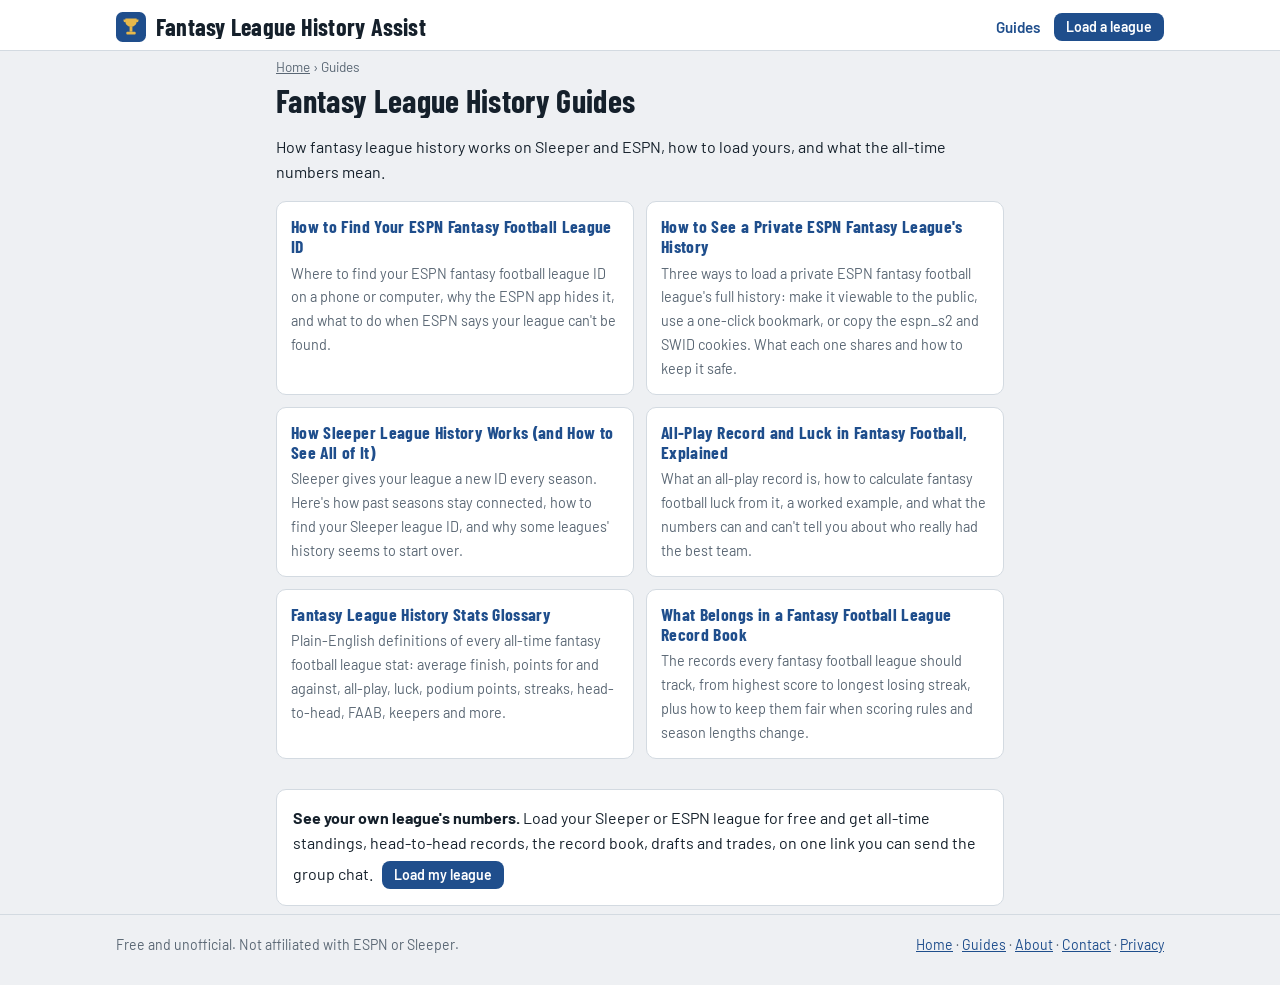
==== guides/index.html @ ae8f1166 "0.1.0" ====
<!DOCTYPE html>
<html lang="en">
<head>
<meta charset="utf-8">
<meta name="viewport" content="width=device-width, initial-scale=1">
<title>Fantasy League History Guides · Fantasy League History Assist</title>
<meta name="description" content="Guides to loading your Sleeper or ESPN fantasy football league's history and understanding all-time stats like average finish, all-play record and luck.">
<link rel="canonical" href="https://fantasyleaguehistoryassist.com/guides/">
<meta name="theme-color" content="#15202B">
<meta property="og:type" content="website">
<meta property="og:url" content="https://fantasyleaguehistoryassist.com/guides/">
<meta property="og:title" content="Fantasy League History Guides">
<meta property="og:description" content="Guides to loading your Sleeper or ESPN fantasy football league's history and understanding all-time stats like average finish, all-play record and luck.">
<meta property="og:site_name" content="Fantasy League History Assist">
<meta property="og:image" content="https://fantasyleaguehistoryassist.com/icons/og-image.png">
<meta name="twitter:card" content="summary_large_image">
<link rel="icon" type="image/svg+xml" href="../icons/logo.svg">
<link rel="preconnect" href="https://fonts.googleapis.com">
<link rel="preconnect" href="https://fonts.gstatic.com" crossorigin>
<link href="https://fonts.googleapis.com/css2?family=Barlow+Condensed:wght@600;700&family=Barlow:wght@400;500;600&display=swap" rel="stylesheet">
<link rel="stylesheet" href="../app.css">
<script type="application/ld+json">{"@context": "https://schema.org", "@type": "BreadcrumbList", "itemListElement": [{"@type": "ListItem", "position": 1, "name": "Home", "item": "https://fantasyleaguehistoryassist.com/"}, {"@type": "ListItem", "position": 2, "name": "Guides", "item": "https://fantasyleaguehistoryassist.com/guides/"}]}</script>
</head>
<body>
<header><div class="wrap"><div class="titlebar">
  <a class="brandmark" href=".././" aria-label="Fantasy League History Assist home">
    <svg width="30" height="30" viewBox="0 0 32 32" aria-hidden="true"><rect width="32" height="32" rx="7" fill="#1F4E8C"/><path d="M10 7h12v3a6 6 0 0 1-12 0z M8 8h2v3a2 2 0 0 1-2-2zM24 8h-2v3a2 2 0 0 0 2-2z" fill="#E7B84B"/><rect x="14.5" y="16" width="3" height="5" fill="#E7B84B"/><rect x="11" y="21" width="10" height="3" rx="1" fill="#E7B84B"/></svg>
    <span class="h1">Fantasy League History Assist</span></a>
  <nav class="sitenav" aria-label="Site"><a href="../guides/">Guides</a><a class="btn small" href=".././">Load a league</a></nav>
</div></div></header>
<main class="wrap doc">
<nav class="crumbs" aria-label="Breadcrumb"><a href=".././">Home</a> › <span>Guides</span></nav>
<h1 class="doc-title">Fantasy League History Guides</h1>

<p>How fantasy league history works on Sleeper and ESPN, how to load yours, and what the all-time numbers mean.</p>
<div class="gcards"><a class="gcard" href="../guides/find-espn-league-id.html"><b>How to Find Your ESPN Fantasy Football League ID</b><span>Where to find your ESPN fantasy football league ID on a phone or computer, why the ESPN app hides it, and what to do when ESPN says your league can't be found.</span></a><a class="gcard" href="../guides/private-espn-league.html"><b>How to See a Private ESPN Fantasy League's History</b><span>Three ways to load a private ESPN fantasy football league's full history: make it viewable to the public, use a one-click bookmark, or copy the espn_s2 and SWID cookies. What each one shares and how to keep it safe.</span></a><a class="gcard" href="../guides/sleeper-league-history.html"><b>How Sleeper League History Works (and How to See All of It)</b><span>Sleeper gives your league a new ID every season. Here's how past seasons stay connected, how to find your Sleeper league ID, and why some leagues' history seems to start over.</span></a><a class="gcard" href="../guides/all-play-record-luck.html"><b>All-Play Record and Luck in Fantasy Football, Explained</b><span>What an all-play record is, how to calculate fantasy football luck from it, a worked example, and what the numbers can and can't tell you about who really had the best team.</span></a><a class="gcard" href="../guides/fantasy-league-stats-glossary.html"><b>Fantasy League History Stats Glossary</b><span>Plain-English definitions of every all-time fantasy football league stat: average finish, points for and against, all-play, luck, podium points, streaks, head-to-head, FAAB, keepers and more.</span></a><a class="gcard" href="../guides/fantasy-league-record-book.html"><b>What Belongs in a Fantasy Football League Record Book</b><span>The records every fantasy football league should track, from highest score to longest losing streak, plus how to keep them fair when scoring rules and season lengths change.</span></a></div>
<div class="cta panel pad"><b>See your own league's numbers.</b> Load your Sleeper or ESPN league for free and get all-time standings, head-to-head records, the record book, drafts and trades, on one link you can send the group chat. <a class="btn small" href=".././">Load my league</a></div>
</main>
<footer><div class="wrap"><span>Free and unofficial. Not affiliated with ESPN or Sleeper.</span><span><a href=".././">Home</a> · <a href="../guides/">Guides</a> · <a href="../about.html">About</a> · <a href="../contact.html">Contact</a> · <a href="../privacy.html">Privacy</a></span></div></footer>
<script src="../config.js"></script>
<script src="../ads.js"></script>
</body>
</html>
---- app.css ----
:root{
  --bg:#EEF0F3; --surface:#FFFFFF; --surface2:#F5F7F9; --ink:#15202B; --muted:#5A6774; --line:#D3DAE1;
  --brand:#1F4E8C; --brand-ink:#FFFFFF;
  --gold:#9A6B00; --gold-bg:#FBF1D9; --win:#1D7048; --loss:#B42318;
  --win-bg:rgba(29,112,72,.16); --loss-bg:rgba(180,35,24,.14);
  --cond:"Barlow Condensed","Arial Narrow","Roboto Condensed",sans-serif;
  --body:"Barlow","Segoe UI",Roboto,Helvetica,Arial,sans-serif;
  color-scheme:light;
}
@media (prefers-color-scheme: dark){
  :root:not([data-theme="light"]){
    --bg:#0E151D; --surface:#16202B; --surface2:#1B2733; --ink:#E5ECF2; --muted:#94A2B0; --line:#293746;
    --brand:#7FAFE6; --brand-ink:#0E151D;
    --gold:#E7B84B; --gold-bg:#2E2614; --win:#4FBF86; --loss:#F2685C;
    --win-bg:rgba(79,191,134,.2); --loss-bg:rgba(242,104,92,.18);
    color-scheme:dark;
  }
}
:root[data-theme="dark"]{
    --bg:#0E151D; --surface:#16202B; --surface2:#1B2733; --ink:#E5ECF2; --muted:#94A2B0; --line:#293746;
    --brand:#7FAFE6; --brand-ink:#0E151D;
    --gold:#E7B84B; --gold-bg:#2E2614; --win:#4FBF86; --loss:#F2685C;
    --win-bg:rgba(79,191,134,.2); --loss-bg:rgba(242,104,92,.18);
    color-scheme:dark;
}
*{box-sizing:border-box}
html,body{margin:0}
body{background:var(--bg);color:var(--ink);font:16px/1.45 var(--body);-webkit-font-smoothing:antialiased}
button,input,select{font:inherit;color:inherit}
button{cursor:pointer}
a{color:var(--brand)}
:focus-visible{outline:3px solid var(--brand);outline-offset:2px}
[hidden]{display:none!important}
.wrap{max-width:1080px;margin:0 auto;padding:0 16px}
.num{font-variant-numeric:tabular-nums}

/* header */
header{background:var(--surface);border-bottom:1px solid var(--line);position:sticky;top:0;z-index:5}
.titlebar{display:flex;align-items:center;justify-content:space-between;gap:12px;padding:12px 0 8px}
.brandmark{display:flex;align-items:center;gap:10px;text-decoration:none;color:inherit;min-width:0}
.brandmark svg{flex:none}
h1{font:700 1.5rem/1 var(--cond);letter-spacing:.01em;margin:0;white-space:nowrap;overflow:hidden;text-overflow:ellipsis}
.hdr-actions{display:flex;gap:6px;flex:none}
.tabs{display:flex;gap:6px;overflow-x:auto;padding:4px 0 10px;scrollbar-width:none}
.tabs::-webkit-scrollbar{display:none}
.tabs:empty{display:none}
.tab{flex:none;border:1.5px solid var(--line);background:transparent;border-radius:999px;padding:5px 14px;font-weight:600;font-size:.92rem;white-space:nowrap}
.tab[aria-selected="true"]{background:var(--ink);color:var(--bg);border-color:var(--ink)}
main{padding:16px 0 40px;min-height:60vh}
h2{font:700 1.25rem/1.1 var(--cond);margin:26px 0 10px;letter-spacing:.02em}
h2:first-child{margin-top:4px}
h3{font:700 1.05rem/1.15 var(--cond);margin:0 0 8px;letter-spacing:.02em}
.sub{color:var(--muted);font-size:.92rem;margin:0 0 12px}
.panel{background:var(--surface);border:1px solid var(--line);border-radius:10px}
.pad{padding:16px}

/* buttons, inputs */
.btn{border:0;background:var(--brand);color:var(--brand-ink);border-radius:8px;padding:10px 16px;font-weight:600;line-height:1.1}
.btn:disabled{opacity:.6;cursor:default}
.btn.small{padding:6px 12px;font-size:.88rem}
.btn.ghost{background:transparent;color:var(--ink);border:1.5px solid var(--line)}
.linkbtn{background:none;border:0;padding:0;color:var(--brand);text-decoration:underline;font-size:inherit}
label.f{display:block;font-weight:600;font-size:.9rem;margin:12px 0 4px}
input[type=text],select{width:100%;padding:10px 12px;border:1.5px solid var(--line);border-radius:8px;background:var(--surface)}
.row-in{display:flex;gap:8px}
.row-in input{flex:1;min-width:0}
.actions{display:flex;gap:8px;flex-wrap:wrap;margin-top:12px;align-items:center}
.err{color:var(--loss);font-size:.9rem;margin-top:8px}
.err:empty{display:none}
.tipbox,.warnbox{border-radius:8px;padding:10px 12px;font-size:.92rem;margin:10px 0}
.tipbox{background:var(--surface2);border:1px solid var(--line)}
.warnbox{background:var(--gold-bg);border:1px solid var(--gold)}
.stepnum{font:700 .8rem/1 var(--body);letter-spacing:.06em;text-transform:uppercase;color:var(--muted);margin:16px 0 4px}
details.howto{border:1px solid var(--line);border-radius:8px;padding:8px 12px;margin:8px 0;background:var(--surface2)}
details.howto summary{cursor:pointer;font-size:.95rem}
details.howto ol{padding-left:20px;margin:8px 0}
details.howto li{margin:4px 0;font-size:.93rem}
.tag{display:inline-block;font-size:.72rem;font-weight:700;letter-spacing:.04em;text-transform:uppercase;border:1px solid var(--line);border-radius:4px;padding:1px 6px;color:var(--muted);vertical-align:middle}

/* landing */
.hero{padding:22px 0 8px}
.hero h2{font-size:2.1rem;margin:0 0 8px;line-height:1.05}
.hero p{color:var(--muted);max-width:640px;margin:0}
.connect{display:grid;grid-template-columns:repeat(auto-fit,minmax(min(100%,300px),1fr));gap:14px;margin-top:20px;align-items:start}
.connect .panel{padding:18px}
.plat{display:flex;align-items:center;gap:10px;margin-bottom:6px}
.plat .dot{width:30px;height:30px;border-radius:8px;display:grid;place-items:center;font:700 .95rem var(--cond);color:#fff}
.dot.sl{background:#1A2B3C}.dot.es{background:#C8102E}
.list .item{display:flex;justify-content:space-between;align-items:center;gap:10px;padding:10px 0;border-top:1px solid var(--line)}
.list .item:first-child{border-top:0}
.features{display:grid;grid-template-columns:repeat(auto-fit,minmax(220px,1fr));gap:12px;margin-top:22px}
.features div{padding:14px;background:var(--surface);border:1px solid var(--line);border-radius:10px;font-size:.93rem}
.features b{display:block;font:700 1.05rem var(--cond);letter-spacing:.02em;margin-bottom:2px}

/* league header strip */
.lghead{display:flex;flex-wrap:wrap;align-items:flex-end;justify-content:space-between;gap:10px;margin-bottom:6px}
.lghead h2{font-size:1.7rem;margin:0}
.kpis{display:grid;grid-template-columns:repeat(auto-fit,minmax(140px,1fr));gap:10px;margin:14px 0}
.kpi{background:var(--surface);border:1px solid var(--line);border-radius:10px;padding:12px 14px}
.kpi .v{font:700 1.7rem/1 var(--cond)}
.kpi .l{color:var(--muted);font-size:.82rem;margin-top:4px}

/* superlative cards */
.cards{display:grid;grid-template-columns:repeat(auto-fit,minmax(230px,1fr));gap:10px}
.card{background:var(--surface);border:1px solid var(--line);border-radius:10px;padding:14px}
.card .k{font-size:.78rem;letter-spacing:.06em;text-transform:uppercase;color:var(--muted);font-weight:700}
.card .who{font:700 1.3rem/1.1 var(--cond);margin:4px 0 2px}
.card .d{font-size:.9rem;color:var(--muted)}
.card.gold{background:var(--gold-bg);border-color:var(--gold)}

/* tables */
.scroll{overflow-x:auto;-webkit-overflow-scrolling:touch;border:1px solid var(--line);border-radius:10px;background:var(--surface)}
table{border-collapse:collapse;width:100%;font-size:.93rem}
th,td{padding:8px 10px;text-align:right;white-space:nowrap;border-top:1px solid var(--line)}
thead th{border-top:0;font:700 .78rem/1.2 var(--body);letter-spacing:.04em;text-transform:uppercase;color:var(--muted);background:var(--surface2);position:sticky;top:0}
th.l,td.l{text-align:left}
th.sort{cursor:pointer;user-select:none}
th.sort:hover{color:var(--ink)}
th.sorted{color:var(--ink)}
th.sorted::after{content:" ▾"}
th.sorted.asc::after{content:" ▴"}
tbody tr:hover{background:var(--surface2)}
td.mgr{font-weight:600}
td .tn{display:block;font-weight:400;color:var(--muted);font-size:.8rem}
.pos{color:var(--win);font-weight:600}.neg{color:var(--loss);font-weight:600}
.trophy{color:var(--gold);font-weight:700}
.muted{color:var(--muted)}
.rank1{font-weight:700}
tr.clickable{cursor:pointer}

/* head-to-head matrix */
.matrix td,.matrix th{text-align:center;padding:6px 8px}
.matrix thead th{writing-mode:initial;max-width:80px;overflow:hidden;text-overflow:ellipsis}
.matrix tbody th{text-align:left;background:var(--surface2);font-weight:600;position:sticky;left:0;z-index:1}
.matrix td.cellbtn{cursor:pointer;font-variant-numeric:tabular-nums}
.matrix td.self{background:repeating-linear-gradient(45deg,transparent 0 4px,var(--line) 4px 5px)}
.matrix td.cellbtn:hover{outline:2px solid var(--brand);outline-offset:-2px}
.hw2{background:var(--win);color:#fff;font-weight:700}
.hw1{background:var(--win-bg)}
.hl1{background:var(--loss-bg)}
.hl2{background:var(--loss);color:#fff;font-weight:700}
@media (prefers-color-scheme: dark){:root:not([data-theme="light"]) .hw2,:root:not([data-theme="light"]) .hl2{color:#0E151D}}
:root[data-theme="dark"] .hw2,:root[data-theme="dark"] .hl2{color:#0E151D}
.legend{display:flex;gap:14px;align-items:center;font-size:.85rem;color:var(--muted);margin:8px 0}
.sw{display:inline-block;width:14px;height:14px;border-radius:3px;vertical-align:-2px;margin-right:4px}

/* rivalry */
.chips{display:flex;gap:6px;flex-wrap:wrap;margin-bottom:12px}
.chip{border:1.5px solid var(--line);background:var(--surface);border-radius:999px;padding:5px 12px;font-weight:600;font-size:.9rem}
.chip[aria-pressed="true"]{background:var(--brand);color:var(--brand-ink);border-color:var(--brand)}
.rivalhead{display:flex;flex-wrap:wrap;gap:14px;align-items:baseline;margin-bottom:12px}
.rivalhead .big{font:700 2rem/1 var(--cond)}

/* records */
.recgrid{display:grid;grid-template-columns:repeat(auto-fit,minmax(min(100%,460px),1fr));gap:14px}
.recgrid .panel h3{padding:12px 14px 0}
.recgrid table{font-size:.9rem}
.recgrid td,.recgrid th{padding:7px 12px}

/* toggles */
.seg{display:inline-flex;border:1.5px solid var(--line);border-radius:8px;overflow:hidden}
.seg button{border:0;background:transparent;padding:6px 12px;font-size:.88rem;font-weight:600}
.seg button[aria-pressed="true"]{background:var(--ink);color:var(--bg)}
.toolbar{display:flex;flex-wrap:wrap;gap:10px;align-items:center;justify-content:space-between;margin-bottom:10px}

/* dialog */
dialog{border:1px solid var(--line);border-radius:12px;background:var(--surface);color:var(--ink);padding:20px;width:min(560px,calc(100vw - 32px));max-height:calc(100vh - 48px)}
dialog::backdrop{background:rgba(10,15,20,.55)}
dialog .close{float:right;margin:-6px -6px 0 0}
.mgrrow{display:grid;grid-template-columns:1fr 1fr;gap:8px;padding:10px 0;border-top:1px solid var(--line)}
.mgrrow:first-of-type{border-top:0}
.mgrrow .orig{grid-column:1/-1;font-size:.82rem;color:var(--muted)}

/* loading */
.loading{display:flex;flex-direction:column;align-items:center;gap:14px;padding:60px 0;color:var(--muted)}
.spin{width:34px;height:34px;border:3px solid var(--line);border-top-color:var(--brand);border-radius:50%;animation:sp 0.8s linear infinite}
@keyframes sp{to{transform:rotate(360deg)}}
.toast{position:fixed;left:50%;bottom:20px;transform:translateX(-50%);background:var(--ink);color:var(--bg);padding:10px 16px;border-radius:8px;font-size:.92rem;z-index:20;max-width:calc(100vw - 32px)}

footer{border-top:1px solid var(--line);padding:20px 0 30px;color:var(--muted);font-size:.88rem}
footer .wrap{display:flex;flex-wrap:wrap;gap:8px 18px;justify-content:space-between}

.glog{display:grid;grid-template-columns:repeat(auto-fill,minmax(190px,1fr));gap:4px 16px;font-size:.88rem;max-width:calc(100vw - 80px)}
@media (max-width:560px){
  .cards{grid-template-columns:1fr 1fr}
  .card .who{font-size:1.1rem}
  .kpi .v{font-size:1.4rem}
  h1{font-size:1.2rem}
  .hero h2{font-size:1.65rem}
  .hdr-actions .btn span{display:none}
}
@media print{
  header,footer,.hdr-actions,.toolbar .seg,.chips,.tabs{display:none!important}
  body{background:#fff;color:#000}
  .scroll{overflow:visible;border:0}
}

/* share banner after loading a league */
.sharebox{display:flex;gap:10px;align-items:flex-start;justify-content:space-between;background:var(--gold-bg);border:1px solid var(--gold);border-radius:10px;padding:12px 14px;margin:10px 0 4px;font-size:.95rem}
.sharebox > div{min-width:0;flex:1}
.shareurl{display:flex;gap:8px;margin-top:8px}
.shareurl input{flex:1;min-width:0;padding:7px 10px;font-size:.9rem}

/* team page + seasons */
.kpi.gold{background:var(--gold-bg);border-color:var(--gold)}
.kpi .l{overflow-wrap:anywhere}
.weeknav{display:flex;gap:8px;align-items:center;margin-bottom:10px}
.weeknav select{width:auto;min-width:130px;padding:6px 10px}
.weeknav .btn{font-size:1.1rem;line-height:1;padding:6px 14px}
.sr{position:absolute;width:1px;height:1px;overflow:hidden;clip:rect(0 0 0 0)}
.mugrid{display:grid;grid-template-columns:repeat(auto-fill,minmax(min(100%,300px),1fr));gap:10px}
.mu{background:var(--surface);border:1px solid var(--line);border-radius:10px;overflow:hidden}
.mside{display:flex;justify-content:space-between;align-items:center;gap:10px;padding:9px 12px}
.mside + .mside{border-top:1px solid var(--line)}
.mside.win{font-weight:700}
.mside.win .mscore::before{content:"◂ ";color:var(--win);font-size:.8em}
.mside:not(.win){color:var(--muted)}
.mname{min-width:0;overflow:hidden;text-overflow:ellipsis;white-space:nowrap}
.mname .tn{font-weight:400}
.mscore{flex:none;font-size:1.05rem}
h3.round{font:700 .82rem/1 var(--body);letter-spacing:.06em;text-transform:uppercase;color:var(--muted);margin:16px 0 8px}
.mname .tn{display:inline;margin-left:6px;font-size:.82rem;color:var(--muted)}

/* per-game average shown after a total */
.avg { color: var(--muted, #8a97a8); font-size: .85em; font-weight: 400; white-space: nowrap; }
th .avg { font-size: .8em; }

/* compact tables: two-line headers, tighter cells, manager column stays put while scrolling sideways */
table.compact th, table.compact td { padding: 8px 7px; }
table.compact thead th { white-space: normal; vertical-align: bottom; line-height: 1.15; }
table.compact tbody td:first-child { position: sticky; left: 0; background: var(--surface); z-index: 1; }
table.compact thead th:first-child { position: sticky; left: 0; z-index: 2; }
table.compact tr.clickable:hover td:first-child { background: var(--surface2); }

/* Overview "who counts" slider */
.slider { margin: 18px 0 4px; }
.slider label { display: block; font-size: .95rem; margin-bottom: 8px; }
.slider input[type=range] { width: 100%; accent-color: var(--gold); }
.slider .ends { display: flex; justify-content: space-between; font-size: .8rem; color: var(--muted); margin-top: 2px; gap: 10px; }

/* finish strip: one box per season (numbers inside so it also reads in black & white) */
.fstrip { display: inline-flex; gap: 3px; }
.fbox { display: inline-flex; align-items: center; justify-content: center; min-width: 22px; height: 22px; padding: 0 3px; border-radius: 5px;
  font: 700 .74rem/1 var(--body); border: 1px solid var(--line); color: var(--muted); background: transparent; }
.fbox.c1 { background: var(--gold); border-color: var(--gold); color: var(--surface); }
.fbox.c3 { background: var(--gold-bg); border: 2px solid var(--gold); color: var(--ink); }
.fbox.cp { background: var(--surface2); border-color: var(--muted); color: var(--ink); }
.fbox.cl { border-style: dashed; color: var(--loss); }
.fbox.none { border-color: transparent; }

/* ---------- drafts, rosters, trades and pickups ---------- */
:root{ --p-qb:#E7EEFB; --p-rb:#E4F4EA; --p-wr:#FBEFE0; --p-te:#F3E8F7; --p-k:#EEF0F3; --p-dst:#E9EDF0; }
@media (prefers-color-scheme: dark){ :root:not([data-theme="light"]){ --p-qb:#1C2B44; --p-rb:#183427; --p-wr:#3A2C17; --p-te:#2F2238; --p-k:#222C36; --p-dst:#1F2830; } }
:root[data-theme="dark"]{ --p-qb:#1C2B44; --p-rb:#183427; --p-wr:#3A2C17; --p-te:#2F2238; --p-k:#222C36; --p-dst:#1F2830; }
.clickable{cursor:pointer}
.ppos{display:inline-block;min-width:26px;text-align:center;font:700 .66rem/1.5 var(--body);letter-spacing:.03em;border:1px solid var(--line);border-radius:4px;padding:0 4px;color:var(--ink);vertical-align:1px}
.ppos.qb{background:var(--p-qb)} .ppos.rb{background:var(--p-rb)} .ppos.wr{background:var(--p-wr)} .ppos.te{background:var(--p-te)} .ppos.k{background:var(--p-k)} .ppos.dst{background:var(--p-dst)}
.pl{white-space:nowrap}
.tg .pl,.glog .pl{display:inline-block;margin:0 10px 2px 0}

table.board{font-size:.82rem;table-layout:fixed}
table.board th,table.board td{white-space:normal;text-align:left;vertical-align:top;padding:6px 7px}
table.board thead th{min-width:112px;font-size:.72rem}
table.board th.rnd{width:34px;min-width:34px;background:var(--surface2);position:sticky;left:0;z-index:1;text-align:center}
table.board thead th:first-child{width:34px;min-width:34px;position:sticky;left:0;z-index:2}
.dcell{border-left:1px solid var(--line)}
.dcell .dn{display:block;font-weight:600;line-height:1.2}
.dcell .dm{display:block;color:var(--muted);font-size:.72rem}
.dcell .dt{display:block;font-size:.72rem;font-style:italic}
.dcell.qb{background:var(--p-qb)} .dcell.rb{background:var(--p-rb)} .dcell.wr{background:var(--p-wr)} .dcell.te{background:var(--p-te)} .dcell.k{background:var(--p-k)} .dcell.dst{background:var(--p-dst)}
table.firsts td{white-space:normal;min-width:120px;vertical-align:top}

.rgrid{display:grid;grid-template-columns:repeat(auto-fill,minmax(min(100%,240px),1fr));gap:10px}
.rcard{background:var(--surface);border:1px solid var(--line);border-radius:10px;overflow:hidden}
.rhead{padding:9px 12px;background:var(--surface2);border-bottom:1px solid var(--line)}
.rhead .tn{display:block;font-size:.8rem;color:var(--muted)}
.plist{list-style:none;margin:0;padding:6px 12px 8px;font-size:.88rem}
ol.plist li,ul.plist li{display:flex;gap:6px;align-items:baseline;padding:2px 0}
.plist li.bench{color:var(--muted)}
.plist li.bench:first-of-type,.plist li:not(.bench) + li.bench{border-top:1px dashed var(--line);margin-top:4px;padding-top:6px}
.plist .rk{color:var(--muted);font-size:.78rem;min-width:34px}
.plist .how{margin-left:auto;font:700 .7rem var(--body);color:var(--muted)}
.rfoot{padding:6px 12px 9px;border-top:1px solid var(--line);font-size:.78rem;color:var(--muted)}

.tgrid{display:grid;grid-template-columns:repeat(auto-fill,minmax(min(100%,320px),1fr));gap:10px}
.tcard{background:var(--surface);border:1px solid var(--line);border-radius:10px;overflow:hidden}
.tcard .th{padding:7px 12px;font:700 .76rem/1.2 var(--body);letter-spacing:.05em;text-transform:uppercase;color:var(--muted);background:var(--surface2);border-bottom:1px solid var(--line)}
.tside{padding:8px 12px;font-size:.9rem}
.tside + .tside{border-top:1px dashed var(--line)}
.tside .tw{margin-bottom:3px}
.spin.inline{display:inline-block;width:14px;height:14px;border-width:2px;vertical-align:-2px;margin-right:6px}
@media print{ .dcell,.ppos{background:none!important} .tcard,.rcard{break-inside:avoid} }
/* names that open a roster, the Back bar, one team's season */
.mlink{background:none;border:0;padding:0;font:inherit;color:inherit;cursor:pointer;text-align:left;text-decoration:underline dotted;text-decoration-color:var(--muted);text-underline-offset:3px}
.mlink:hover{color:var(--brand);text-decoration-style:solid}
.fbox[data-act]{cursor:pointer}
.fbox[data-act]:hover{outline:2px solid var(--brand);outline-offset:1px}
.backbar{margin:0 0 10px}
.rres{font-weight:600;font-size:.85rem;color:var(--muted);margin-left:4px}
.tsgrid{display:grid;grid-template-columns:repeat(auto-fit,minmax(min(100%,320px),1fr));gap:14px;align-items:start}

/* ads (hidden unless config.js has AdSense IDs) */
.adslot{display:flex;justify-content:center;min-height:0;margin:12px auto}
.adslot ins{width:100%;max-width:970px}
.adrail{position:fixed;top:140px;width:160px;min-height:600px;z-index:1}
.ad-left{left:max(8px,calc(50% - 540px - 180px))}
.ad-right{right:max(8px,calc(50% - 540px - 180px))}
@media (max-width:1479px){.adrail{display:none!important}}
@media print{.adslot,.adrail{display:none!important}}
/* landing questions */
.faq{margin-top:26px}
.faq details{background:var(--surface);border:1px solid var(--line);border-radius:10px;padding:10px 14px;margin:8px 0}
.faq summary{cursor:pointer;font-weight:600}
.faq p{margin:8px 0 2px;color:var(--muted);font-size:.94rem}
/* share dialog */
textarea.sharemsg{width:100%;padding:10px 12px;border:1.5px solid var(--line);border-radius:8px;background:var(--surface);font:inherit;font-size:.93rem;line-height:1.4;resize:vertical}
.sharebtns{display:flex;gap:8px;flex-wrap:wrap;margin-top:12px}
.sharebtns a.btn{text-decoration:none;display:inline-block}
/* talk smack */
td.sm{width:34px;padding-left:0!important;padding-right:6px!important}
.smackbtn{background:none;border:1px solid var(--line);border-radius:6px;padding:1px 5px;font-size:.95rem;line-height:1.3;cursor:pointer}
.smackbtn:hover{border-color:var(--brand);background:var(--surface2)}
.card .who .mlink{font:inherit}
.smackhint{font-size:.8em;opacity:.7}
.card .who .smackbtn{font-size:.85rem;vertical-align:3px;margin-left:4px}

/* content pages (guides, about, contact, privacy) */
.h1{font:700 1.5rem/1 var(--cond);letter-spacing:.01em;white-space:nowrap;overflow:hidden;text-overflow:ellipsis}
.sitenav{display:flex;align-items:center;gap:14px;flex:none;font-weight:600;font-size:.95rem}
.sitenav a:not(.btn){text-decoration:none}
.sitenav .btn{text-decoration:none}
@media (max-width:560px){.h1{font-size:1.15rem}.sitenav .btn{display:none}}
.doc{max-width:760px}
.doc h2{margin-top:28px}
.doc p,.doc li,.doc dd{font-size:1rem;line-height:1.6}
.doc ul,.doc ol{padding-left:22px}
.doc li{margin:4px 0}
.doc code{font:.9em ui-monospace,SFMono-Regular,Consolas,monospace;background:var(--surface2);border:1px solid var(--line);border-radius:4px;padding:1px 4px;overflow-wrap:anywhere}
.doc-title{font:700 2rem/1.1 var(--cond);margin:6px 0 6px;white-space:normal}
.crumbs{font-size:.85rem;color:var(--muted);margin-top:6px}
.crumbs a{color:var(--muted)}
.gloss dt{font-weight:700;margin-top:14px}
.gloss dd{margin:2px 0 0;color:var(--ink)}
.doc-table{border-collapse:collapse;width:100%;font-size:.93rem;background:var(--surface);border:1px solid var(--line);border-radius:8px}
.doc-table th,.doc-table td{padding:8px 10px;border-bottom:1px solid var(--line);text-align:right;white-space:nowrap}
.doc-table .l{text-align:left}
.doc .scroll{overflow-x:auto}
.cta{margin:30px 0 8px;line-height:1.55}
.cta .btn{margin-left:6px;text-decoration:none;display:inline-block;margin-top:6px}
.gcards{display:grid;grid-template-columns:repeat(auto-fit,minmax(240px,1fr));gap:12px;margin-top:16px}
.gcard{display:block;background:var(--surface);border:1px solid var(--line);border-radius:10px;padding:14px;text-decoration:none;color:var(--ink)}
.gcard:hover{border-color:var(--brand)}
.gcard b{display:block;font:700 1.1rem/1.15 var(--cond);letter-spacing:.02em;color:var(--brand);margin-bottom:4px}
.gcard span{font-size:.9rem;color:var(--muted)}
.guidelinks{margin-top:26px}
.guidelinks ul{columns:2 260px;padding-left:20px}
.guidelinks li{margin:4px 0}
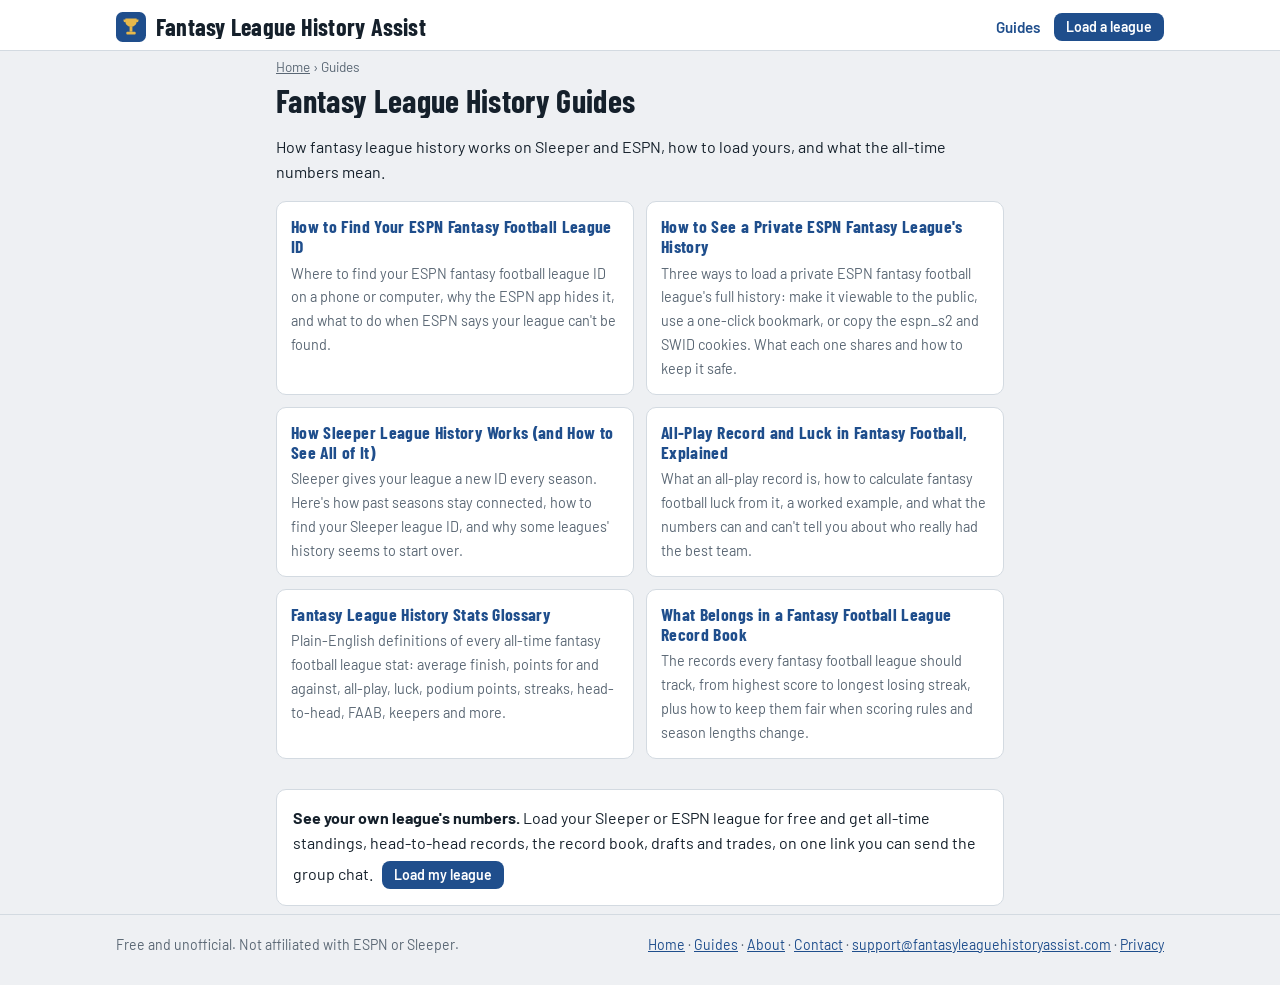
==== commit 8b07cd58: "0.1.7 Add support@fantasyleaguehistoryassist.com to Contact, Privacy, About and every footer.  Co-Au" ====
--- a/guides/index.html
+++ b/guides/index.html
@@ -20,6 +20,8 @@
 <link href="https://fonts.googleapis.com/css2?family=Barlow+Condensed:wght@600;700&family=Barlow:wght@400;500;600&display=swap" rel="stylesheet">
 <link rel="stylesheet" href="../app.css">
 <script type="application/ld+json">{"@context": "https://schema.org", "@type": "BreadcrumbList", "itemListElement": [{"@type": "ListItem", "position": 1, "name": "Home", "item": "https://fantasyleaguehistoryassist.com/"}, {"@type": "ListItem", "position": 2, "name": "Guides", "item": "https://fantasyleaguehistoryassist.com/guides/"}]}</script>
+<meta name="google-adsense-account" content="ca-pub-5134360334819238">
+<script async src="https://pagead2.googlesyndication.com/pagead/js/adsbygoogle.js?client=ca-pub-5134360334819238" crossorigin="anonymous"></script>
 </head>
 <body>
 <header><div class="wrap"><div class="titlebar">
@@ -36,8 +38,6 @@
 <div class="gcards"><a class="gcard" href="../guides/find-espn-league-id.html"><b>How to Find Your ESPN Fantasy Football League ID</b><span>Where to find your ESPN fantasy football league ID on a phone or computer, why the ESPN app hides it, and what to do when ESPN says your league can't be found.</span></a><a class="gcard" href="../guides/private-espn-league.html"><b>How to See a Private ESPN Fantasy League's History</b><span>Three ways to load a private ESPN fantasy football league's full history: make it viewable to the public, use a one-click bookmark, or copy the espn_s2 and SWID cookies. What each one shares and how to keep it safe.</span></a><a class="gcard" href="../guides/sleeper-league-history.html"><b>How Sleeper League History Works (and How to See All of It)</b><span>Sleeper gives your league a new ID every season. Here's how past seasons stay connected, how to find your Sleeper league ID, and why some leagues' history seems to start over.</span></a><a class="gcard" href="../guides/all-play-record-luck.html"><b>All-Play Record and Luck in Fantasy Football, Explained</b><span>What an all-play record is, how to calculate fantasy football luck from it, a worked example, and what the numbers can and can't tell you about who really had the best team.</span></a><a class="gcard" href="../guides/fantasy-league-stats-glossary.html"><b>Fantasy League History Stats Glossary</b><span>Plain-English definitions of every all-time fantasy football league stat: average finish, points for and against, all-play, luck, podium points, streaks, head-to-head, FAAB, keepers and more.</span></a><a class="gcard" href="../guides/fantasy-league-record-book.html"><b>What Belongs in a Fantasy Football League Record Book</b><span>The records every fantasy football league should track, from highest score to longest losing streak, plus how to keep them fair when scoring rules and season lengths change.</span></a></div>
 <div class="cta panel pad"><b>See your own league's numbers.</b> Load your Sleeper or ESPN league for free and get all-time standings, head-to-head records, the record book, drafts and trades, on one link you can send the group chat. <a class="btn small" href=".././">Load my league</a></div>
 </main>
-<footer><div class="wrap"><span>Free and unofficial. Not affiliated with ESPN or Sleeper.</span><span><a href=".././">Home</a> · <a href="../guides/">Guides</a> · <a href="../about.html">About</a> · <a href="../contact.html">Contact</a> · <a href="../privacy.html">Privacy</a></span></div></footer>
-<script src="../config.js"></script>
-<script src="../ads.js"></script>
+<footer><div class="wrap"><span>Free and unofficial. Not affiliated with ESPN or Sleeper.</span><span><a href=".././">Home</a> · <a href="../guides/">Guides</a> · <a href="../about.html">About</a> · <a href="../contact.html">Contact</a> · <a href="mailto:support@fantasyleaguehistoryassist.com">support@fantasyleaguehistoryassist.com</a> · <a href="../privacy.html">Privacy</a></span></div></footer>
 </body>
 </html>
